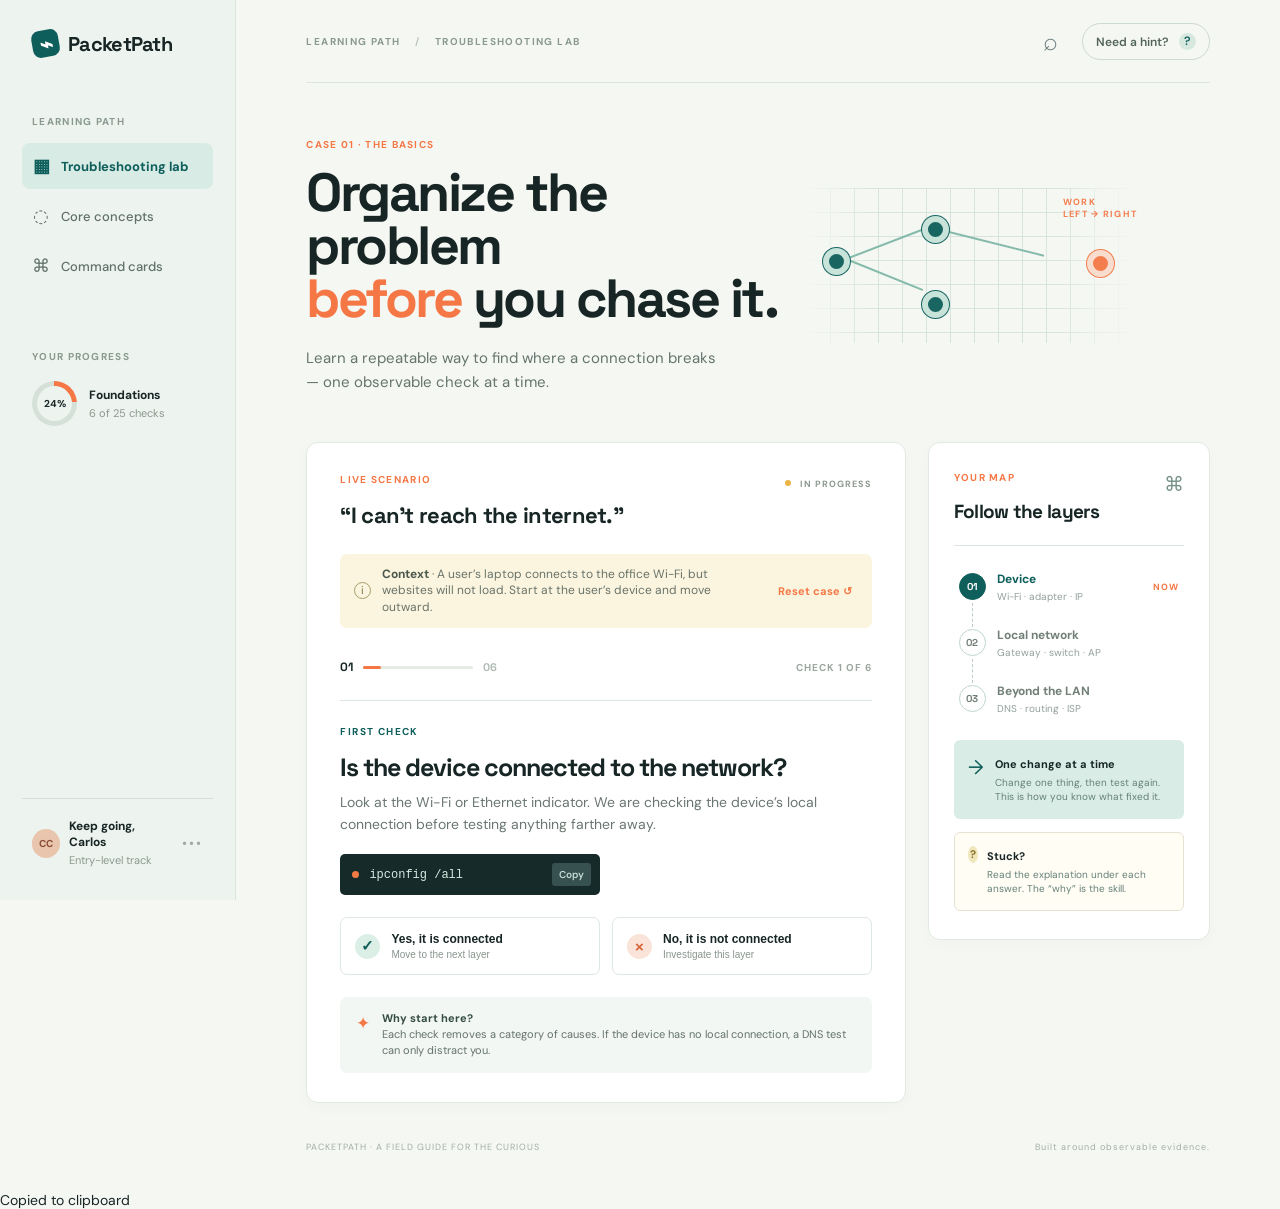
==== Troubleshooting Website/index (1).html @ 680bed53 "Add files via upload" ====
<!doctype html>
<html lang="en">
<head>
  <meta charset="UTF-8" />
  <meta name="viewport" content="width=device-width, initial-scale=1.0" />
  <title>PacketPath — Network troubleshooting, made orderly</title>
  <link rel="preconnect" href="https://fonts.googleapis.com">
  <link rel="preconnect" href="https://fonts.gstatic.com" crossorigin>
  <link href="https://fonts.googleapis.com/css2?family=DM+Sans:wght@400;500;600;700&family=Space+Grotesk:wght@500;600;700&display=swap" rel="stylesheet">
  <link rel="stylesheet" href="styles.css" />
</head>
<body>
  <aside class="sidebar">
    <div class="brand"><span class="brand-mark">⌁</span><span>PacketPath</span></div>
    <div class="sidebar-label">LEARNING PATH</div>
    <nav>
      <button class="nav-item active" data-view="lab"><span class="nav-icon">▦</span> Troubleshooting lab</button>
      <button class="nav-item" data-view="concepts"><span class="nav-icon">◌</span> Core concepts</button>
      <button class="nav-item" data-view="commands"><span class="nav-icon">⌘</span> Command cards</button>
    </nav>
    <div class="sidebar-label progress-label">YOUR PROGRESS</div>
    <div class="progress-ring-wrap"><div class="progress-ring"><span id="progressPercent">24%</span></div><div><strong>Foundations</strong><small>6 of 25 checks</small></div></div>
    <div class="sidebar-footer"><div class="avatar">CC</div><div><strong>Keep going, Carlos</strong><small>Entry-level track</small></div><span class="dots">•••</span></div>
  </aside>
  <main class="main-shell">
    <header class="topbar"><div class="breadcrumb">LEARNING PATH <span>/</span> TROUBLESHOOTING LAB</div><div class="top-actions"><button class="icon-button" aria-label="Search">⌕</button><button class="help-button">Need a hint? <span>?</span></button></div></header>
    <section class="hero"><div><p class="eyebrow">CASE 01 · THE BASICS</p><h1>Organize the problem<br><em>before</em> you chase it.</h1><p class="hero-copy">Learn a repeatable way to find where a connection breaks — one observable check at a time.</p></div><div class="hero-art" aria-hidden="true"><div class="art-grid"></div><div class="node n1"></div><div class="node n2"></div><div class="node n3"></div><div class="node n4"></div><div class="line l1"></div><div class="line l2"></div><div class="line l3"></div><div class="art-label">WORK<br>LEFT → RIGHT</div></div></section>
    <div id="labView" class="content-grid">
      <section class="workspace-card">
        <div class="card-top"><div><p class="eyebrow">LIVE SCENARIO</p><h2>“I can’t reach the internet.”</h2></div><div class="scenario-tag"><span></span> IN PROGRESS</div></div>
        <div class="context-strip"><div class="context-icon">i</div><p><strong>Context</strong> · A user’s laptop connects to the office Wi-Fi, but websites will not load. Start at the user’s device and move outward.</p><button id="resetBtn" class="text-button">Reset case ↺</button></div>
        <div class="step-head"><div class="step-count"><span id="stepNumber">01</span><div class="step-line"><span id="stepLineFill"></span></div><span class="muted">06</span></div><div class="step-status" id="stepStatus">CHECK 1 OF 6</div></div>
        <article class="check-panel"><div class="check-kicker">FIRST CHECK</div><h3 id="checkTitle">Is the device connected to the network?</h3><p id="checkDescription">Look at the Wi-Fi or Ethernet indicator. We are checking the device’s local connection before testing anything farther away.</p><div class="command-box"><span class="terminal-dot"></span><code id="checkCommand">ipconfig /all</code><button class="copy-btn" id="copyBtn">Copy</button></div><div class="answer-row"><button class="answer-btn" data-answer="pass"><span class="answer-symbol">✓</span><span><strong>Yes, it is connected</strong><small>Move to the next layer</small></span></button><button class="answer-btn" data-answer="fail"><span class="answer-symbol fail-symbol">×</span><span><strong>No, it is not connected</strong><small>Investigate this layer</small></span></button></div></article>
        <div class="coach-note"><div class="coach-icon">✦</div><p><strong>Why start here?</strong><br>Each check removes a category of causes. If the device has no local connection, a DNS test can only distract you.</p></div>
      </section>
      <aside class="insight-card"><div class="insight-header"><div><p class="eyebrow">YOUR MAP</p><h2>Follow the layers</h2></div><span class="map-icon">⌘</span></div><div class="layer-map"><div class="layer active-layer"><span class="layer-dot">01</span><div><strong>Device</strong><small>Wi-Fi · adapter · IP</small></div><span class="layer-state" id="deviceState">NOW</span></div><div class="map-connector"></div><div class="layer"><span class="layer-dot">02</span><div><strong>Local network</strong><small>Gateway · switch · AP</small></div></div><div class="map-connector"></div><div class="layer"><span class="layer-dot">03</span><div><strong>Beyond the LAN</strong><small>DNS · routing · ISP</small></div></div></div><div class="principle"><span>→</span><div><strong>One change at a time</strong><p>Change one thing, then test again. This is how you know what fixed it.</p></div></div><div class="hint-box"><span>?</span><div><strong>Stuck?</strong><p>Read the explanation under each answer. The “why” is the skill.</p></div></div></aside>
    </div>
    <section id="conceptsView" class="alternate-view hidden"><p class="eyebrow">CORE CONCEPTS</p><h2>Think in layers, not guesses.</h2><p class="section-intro">A network problem becomes easier when you locate the first layer that fails.</p><div class="concept-grid"><div class="concept-card"><span>01</span><h3>Device</h3><p>Is the adapter enabled? Did the device receive an IP address?</p></div><div class="concept-card"><span>02</span><h3>Local network</h3><p>Can the device reach its default gateway and local services?</p></div><div class="concept-card"><span>03</span><h3>Beyond the LAN</h3><p>Does DNS resolve names? Can traffic leave through the router?</p></div></div></section>
    <section id="commandsView" class="alternate-view hidden"><p class="eyebrow">COMMAND CARDS</p><h2>Small commands, useful questions.</h2><p class="section-intro">Run a command only when you know what question it will answer.</p><div class="command-list"><div><code>ipconfig /all</code><span>What IP, gateway, and DNS settings did the device receive?</span></div><div><code>ping 192.168.1.1</code><span>Can the device reach its local default gateway?</span></div><div><code>nslookup example.com</code><span>Can DNS translate a name into an address?</span></div></div></section>
    <footer><span>PACKETPATH · A FIELD GUIDE FOR THE CURIOUS</span><span>Built around observable evidence.</span></footer>
  </main>
  <div class="toast" id="toast">Copied to clipboard</div>
  <script src="script.js"></script>
</body>
</html>
---- Troubleshooting Website/styles.css ----
:root{--ink:#172525;--muted:#718080;--paper:#f5f7f3;--card:#fff;--teal:#0e5e5b;--mint:#d9ede6;--orange:#f47745;--line:#dde5df;--yellow:#f4ebc8}*{box-sizing:border-box}body{margin:0;background:var(--paper);color:var(--ink);font-family:'DM Sans',sans-serif;font-size:14px}.sidebar{position:fixed;left:0;top:0;bottom:0;width:236px;padding:30px 22px;background:#edf3ee;border-right:1px solid #dae5dd;display:flex;flex-direction:column}.brand{font-family:'Space Grotesk';font-weight:700;font-size:20px;letter-spacing:-.7px;display:flex;align-items:center;gap:9px;margin:0 10px 58px}.brand-mark{display:grid;place-items:center;color:white;background:var(--teal);border-radius:8px;width:27px;height:27px;font-size:22px;line-height:1;transform:rotate(-10deg)}.sidebar-label,.eyebrow{font-size:10px;font-weight:700;letter-spacing:1.3px;color:#8a9990}.sidebar-label{margin:0 10px 15px}.nav-item{width:100%;display:flex;align-items:center;gap:11px;border:0;background:transparent;color:#60706a;text-align:left;padding:11px 10px;border-radius:8px;font:500 13px 'DM Sans';cursor:pointer;margin-bottom:4px}.nav-item.active{background:#d8ebe5;color:var(--teal);font-weight:700}.nav-icon{font-size:18px;width:18px;text-align:center}.progress-label{margin-top:57px}.progress-ring-wrap{display:flex;align-items:center;gap:12px;margin:3px 10px}.progress-ring{width:45px;height:45px;border-radius:50%;background:conic-gradient(var(--orange) 0 86deg,#d5e0d9 86deg 360deg);display:grid;place-items:center;position:relative}.progress-ring:after{content:'';position:absolute;inset:5px;background:#edf3ee;border-radius:50%}.progress-ring span{position:relative;z-index:1;font-size:10px;font-weight:700}.progress-ring-wrap strong,.sidebar-footer strong{font-size:12px;display:block}.progress-ring-wrap small,.sidebar-footer small{font-size:11px;color:#8a9990}.sidebar-footer{margin-top:auto;border-top:1px solid #d7e1da;padding:19px 10px 2px;display:flex;align-items:center;gap:9px}.avatar{width:29px;height:29px;border-radius:50%;display:grid;place-items:center;background:#e9c5ad;color:#884d31;font-size:10px;font-weight:700}.dots{margin-left:auto;color:#9eaaa1;letter-spacing:2px}.main-shell{margin-left:236px;max-width:1350px;padding:0 5.5vw}.topbar{height:83px;border-bottom:1px solid var(--line);display:flex;align-items:center;justify-content:space-between}.breadcrumb{font-size:10px;font-weight:700;letter-spacing:1.4px;color:#8a9990}.breadcrumb span{margin:0 11px;color:#bcc6bf}.top-actions{display:flex;align-items:center;gap:18px}.icon-button{background:transparent;border:0;color:var(--muted);font-size:25px;cursor:pointer}.help-button{background:transparent;border:1px solid #cdd9d0;border-radius:20px;padding:9px 13px;color:#53645c;font:600 12px 'DM Sans'}.help-button span{display:inline-grid;place-items:center;margin-left:7px;width:17px;height:17px;border-radius:50%;background:#d6e8df;color:var(--teal)}.hero{display:flex;justify-content:space-between;align-items:center;padding:55px 0 48px;min-height:280px}.eyebrow{color:var(--orange);margin:0 0 15px}.hero h1{font:700 clamp(38px,4.2vw,57px)/.99 'Space Grotesk';letter-spacing:-2.5px;margin:0 0 20px}.hero h1 em{font-style:normal;color:var(--orange)}.hero-copy{color:#65746e;max-width:415px;line-height:1.6;font-size:15px;margin:0}.hero-art{width:335px;height:155px;position:relative;margin-right:8%;opacity:.95}.art-grid{position:absolute;inset:0;background-image:linear-gradient(#d5e3db 1px,transparent 1px),linear-gradient(90deg,#d5e3db 1px,transparent 1px);background-size:24px 24px;mask-image:linear-gradient(90deg,transparent,#000 20%,#000 75%,transparent)}.node{position:absolute;width:27px;height:27px;border-radius:50%;background:var(--teal);border:6px solid #c6e2d9;box-shadow:0 0 0 1px var(--teal);z-index:2}.n1{left:17px;top:60px}.n2{left:116px;top:28px}.n3{left:116px;top:103px}.n4{right:23px;top:62px;background:var(--orange);border-color:#f9dccd;box-shadow:0 0 0 1px var(--orange)}.line{position:absolute;height:2px;background:#7fb7a7;transform-origin:left center;z-index:1}.l1{left:40px;top:70px;width:83px;transform:rotate(-21deg)}.l2{left:40px;top:70px;width:83px;transform:rotate(22deg)}.l3{left:139px;top:42px;width:102px;transform:rotate(14deg)}.art-label{position:absolute;right:0;top:9px;font:700 9px/1.3 'DM Sans';letter-spacing:1.3px;color:var(--orange)}.content-grid{display:grid;grid-template-columns:minmax(0,1.7fr) minmax(280px,.8fr);gap:22px;align-items:start}.workspace-card,.insight-card{background:var(--card);border:1px solid #e2e9e3;border-radius:12px;box-shadow:0 4px 15px rgba(27,54,43,.025)}.workspace-card{padding:30px 33px 29px}.card-top,.insight-header{display:flex;justify-content:space-between;align-items:flex-start}.card-top h2,.insight-card h2{font:700 22px 'Space Grotesk';letter-spacing:-.7px;margin:0}.scenario-tag{font-size:9px;font-weight:700;letter-spacing:1px;color:#8c9990;padding-top:5px}.scenario-tag span{display:inline-block;width:6px;height:6px;border-radius:50%;background:#eab544;margin:0 6px 1px 0}.context-strip{display:flex;align-items:center;gap:11px;background:#fbf5df;border-radius:7px;padding:12px 14px;margin:25px 0 31px;color:#69736a;font-size:12px;line-height:1.4}.context-strip p{margin:0;flex:1}.context-strip strong{color:#4b584d}.context-icon{width:17px;height:17px;display:grid;place-items:center;border:1px solid #a99c6b;border-radius:50%;font-size:11px;color:#827547}.text-button{white-space:nowrap;border:0;background:transparent;color:var(--orange);font:700 11px 'DM Sans';cursor:pointer}.step-head{display:flex;align-items:center;justify-content:space-between;margin-bottom:25px}.step-count{display:flex;align-items:center;gap:10px;font:700 12px 'Space Grotesk'}.step-count .muted{color:#b1bbb4;font-size:11px}.step-line{width:110px;height:3px;background:#e5ebe5;border-radius:3px}.step-line span{display:block;height:100%;width:16%;background:var(--orange);border-radius:3px;transition:width .3s}.step-status{color:#9ba69e;font-size:10px;font-weight:700;letter-spacing:1px}.check-panel{border-top:1px solid var(--line);padding-top:24px}.check-kicker{font-size:10px;letter-spacing:1.4px;font-weight:700;color:var(--teal);margin-bottom:13px}.check-panel h3{font:700 25px 'Space Grotesk';letter-spacing:-1px;margin:0 0 9px}.check-panel>p{color:#6a7770;line-height:1.55;max-width:650px;margin:0 0 19px}.command-box{display:flex;align-items:center;width:max-content;min-width:260px;background:#172a2a;border-radius:5px;padding:9px 9px 9px 12px;color:#d4ebe1;margin-bottom:22px}.terminal-dot{width:7px;height:7px;border-radius:50%;background:#f27a45;margin-right:10px}.command-box code{font:12px/1 monospace;flex:1}.copy-btn{border:0;background:#375050;color:#c3dcd4;font:600 10px 'DM Sans';border-radius:3px;padding:5px 7px;cursor:pointer;margin-left:22px}.answer-row{display:grid;grid-template-columns:1fr 1fr;gap:12px}.answer-btn{display:flex;align-items:center;text-align:left;gap:11px;padding:14px;border:1px solid #dfe8e1;border-radius:7px;background:white;color:var(--ink);cursor:pointer;transition:.2s}.answer-btn:hover{border-color:var(--teal);background:#f5fbf8;transform:translateY(-1px)}.answer-symbol{display:grid;place-items:center;width:25px;height:25px;border-radius:50%;background:#dcefe6;color:var(--teal);font-weight:700;font-size:15px}.fail-symbol{background:#fae3d8;color:#d76035}.answer-btn strong,.answer-btn small{display:block}.answer-btn strong{font-size:12px}.answer-btn small{font-size:10px;color:#89968e;margin-top:3px}.coach-note{display:flex;gap:12px;background:#f2f7f3;border-radius:7px;padding:14px 16px;margin-top:22px;color:#64736c;font-size:11px;line-height:1.45}.coach-note p{margin:0}.coach-note strong{color:#344c42}.coach-icon{color:var(--orange);font-size:17px}.insight-card{padding:28px 25px}.insight-header{border-bottom:1px solid var(--line);padding-bottom:21px}.insight-card h2{font-size:19px}.map-icon{font-size:20px;color:#78938a}.layer-map{padding:25px 5px}.layer{display:flex;align-items:center;gap:11px;color:#728078}.layer.active-layer{color:var(--teal)}.layer-dot{display:grid;place-items:center;width:27px;height:27px;border:1px solid #bfd6ca;border-radius:50%;font:700 10px 'Space Grotesk'}.active-layer .layer-dot{background:var(--teal);border-color:var(--teal);color:#fff}.layer strong,.layer small{display:block}.layer strong{font-size:12px}.layer small{font-size:10px;color:#91a099;margin-top:3px}.layer-state{margin-left:auto;color:var(--orange);font-size:9px;font-weight:700;letter-spacing:1px}.map-connector{height:24px;border-left:1px dashed #b8cbc1;margin:0 0 0 13px}.principle{display:flex;gap:11px;background:var(--mint);border-radius:6px;padding:14px;margin-bottom:13px}.principle>span{font-size:20px;color:var(--teal)}.principle strong,.hint-box strong{font-size:11px}.principle p,.hint-box p{font-size:10px;line-height:1.45;color:#648078;margin:4px 0 0}.hint-box{display:flex;gap:9px;padding:13px;border:1px solid #e6e3d4;border-radius:6px;background:#fffdf4}.hint-box>span{display:grid;place-items:center;width:17px;height:17px;border-radius:50%;background:#f1e7bd;color:#846f28;font-size:11px;font-weight:700}.alternate-view{padding:30px 0 80px}.alternate-view h2{font:700 35px 'Space Grotesk';margin:0 0 9px;letter-spacing:-1.5px}.section-intro{color:var(--muted);margin:0 0 25px}.concept-grid{display:grid;grid-template-columns:repeat(3,1fr);gap:15px}.concept-card{background:white;border:1px solid var(--line);border-radius:10px;padding:23px}.concept-card span{color:var(--orange);font:700 11px 'Space Grotesk'}.concept-card h3{font:700 19px 'Space Grotesk';margin:22px 0 7px}.concept-card p{color:var(--muted);line-height:1.5;margin:0;font-size:12px}.command-list{max-width:700px}.command-list div{display:flex;align-items:center;gap:25px;border-bottom:1px solid var(--line);padding:19px 0}.command-list code{background:#172a2a;color:#d4ebe1;padding:8px 10px;border-radius:4px;min-width:195px}.command-list span{color:#68776f}.hidden{display:none}footer{display:flex;justify-content:space-between;color:#a2aea5;font-size:9px;letter-spacing:1px;padding:38px 0}@media(max-width:900px){.sidebar{width:190px}.main-shell{margin-left:190px;padding:0 30px}.hero-art{margin-right:0;width:250px}.content-grid{grid-template-columns:1fr}.insight-card{display:none}}@media(max-width:620px){.sidebar{position:static;width:100%;height:auto;padding:18px;display:block}.brand{margin:0 0 18px}.sidebar-label,.progress-ring-wrap,.sidebar-footer{display:none}.sidebar nav{display:flex;gap:4px;overflow:auto}.nav-item{white-space:nowrap;width:auto;margin:0;padding:9px}.main-shell{margin-left:0;padding:0 18px}.topbar{height:62px}.help-button{display:none}.hero{padding:35px 0 30px}.hero-art{display:none}.hero h1{font-size:42px}.workspace-card{padding:23px 18px}.context-strip{align-items:flex-start;flex-wrap:wrap}.context-strip p{min-width:calc(100% - 29px)}.text-button{margin-left:28px}.answer-row{grid-template-columns:1fr}.step-line{width:70px}footer{display:block;line-height:2.2}}
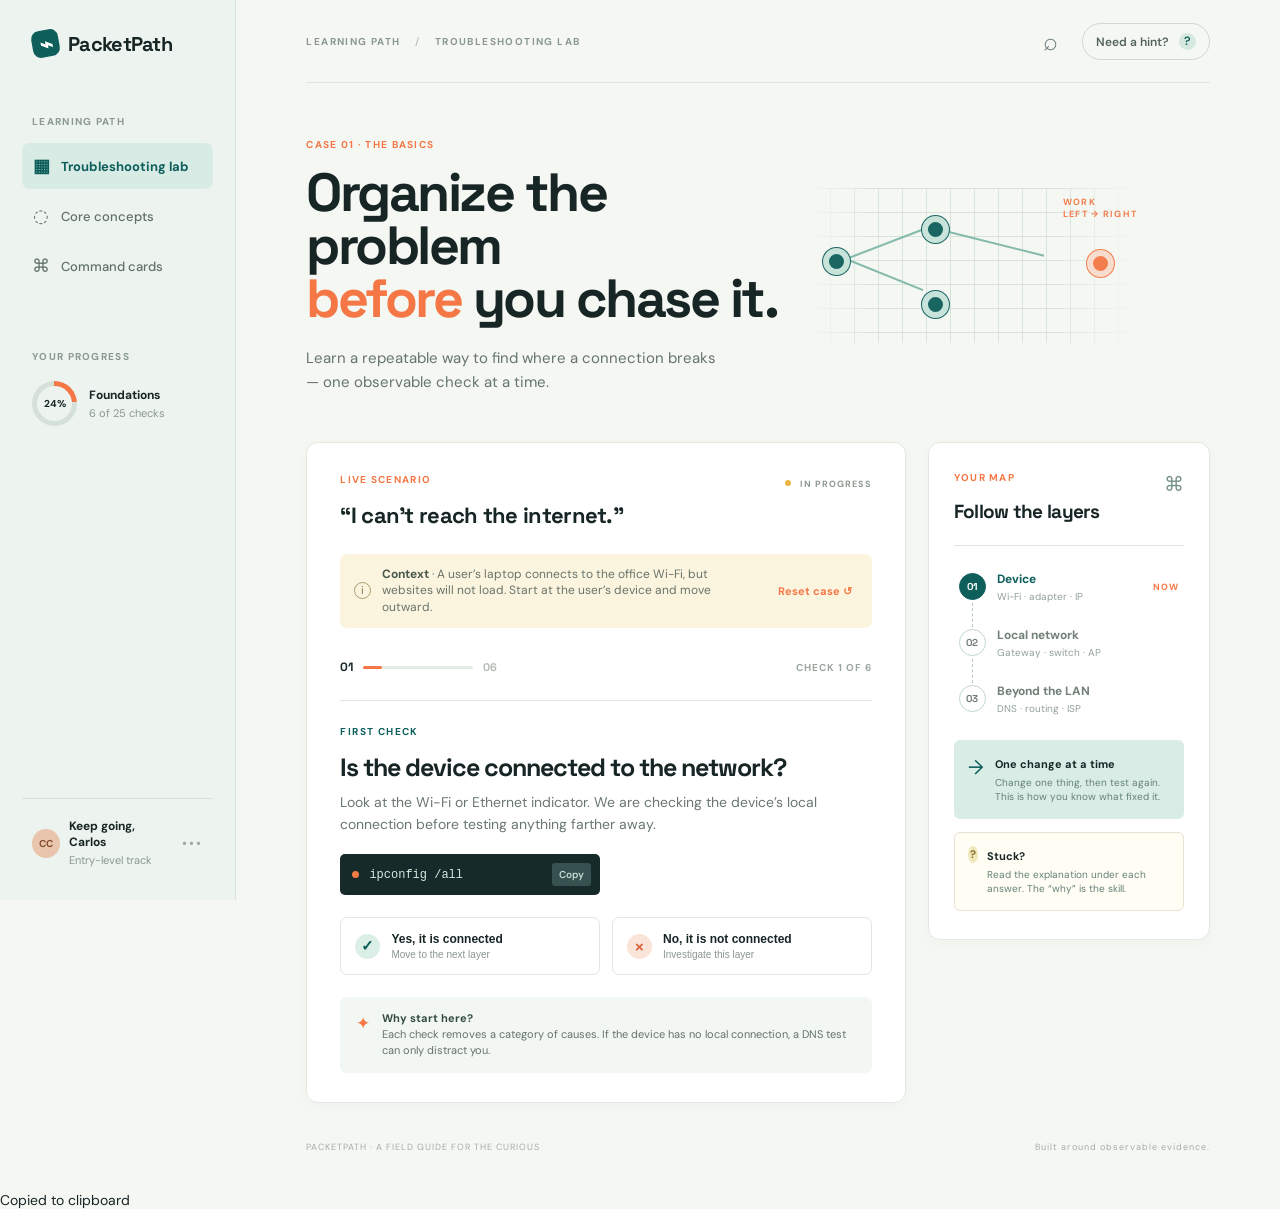
==== commit 6879a55b: "Update script source path in HTML file" ====
--- a/Troubleshooting Website/index (1).html
+++ b/Troubleshooting Website/index (1).html
@@ -40,6 +40,6 @@
     <footer><span>PACKETPATH · A FIELD GUIDE FOR THE CURIOUS</span><span>Built around observable evidence.</span></footer>
   </main>
   <div class="toast" id="toast">Copied to clipboard</div>
-  <script src="script.js"></script>
+  <script src="js/script.js"></script>
 </body>
 </html>
